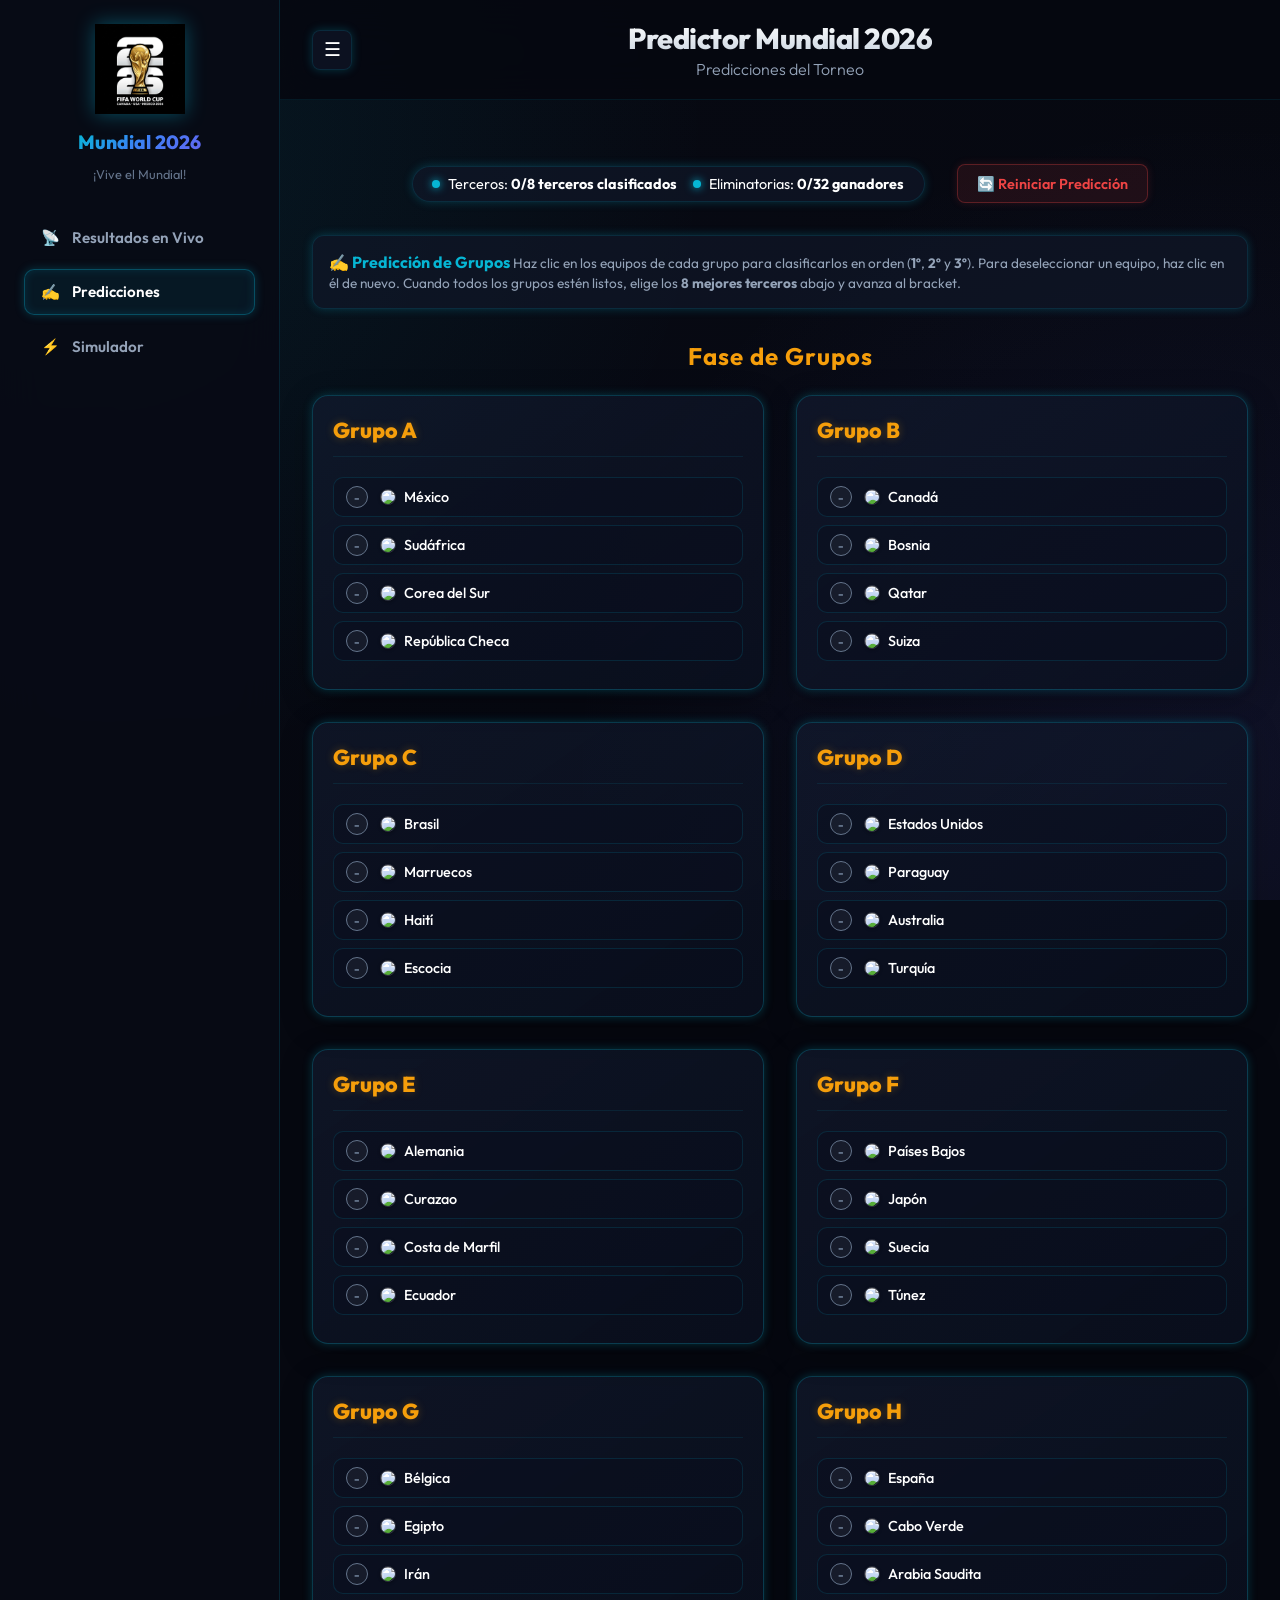
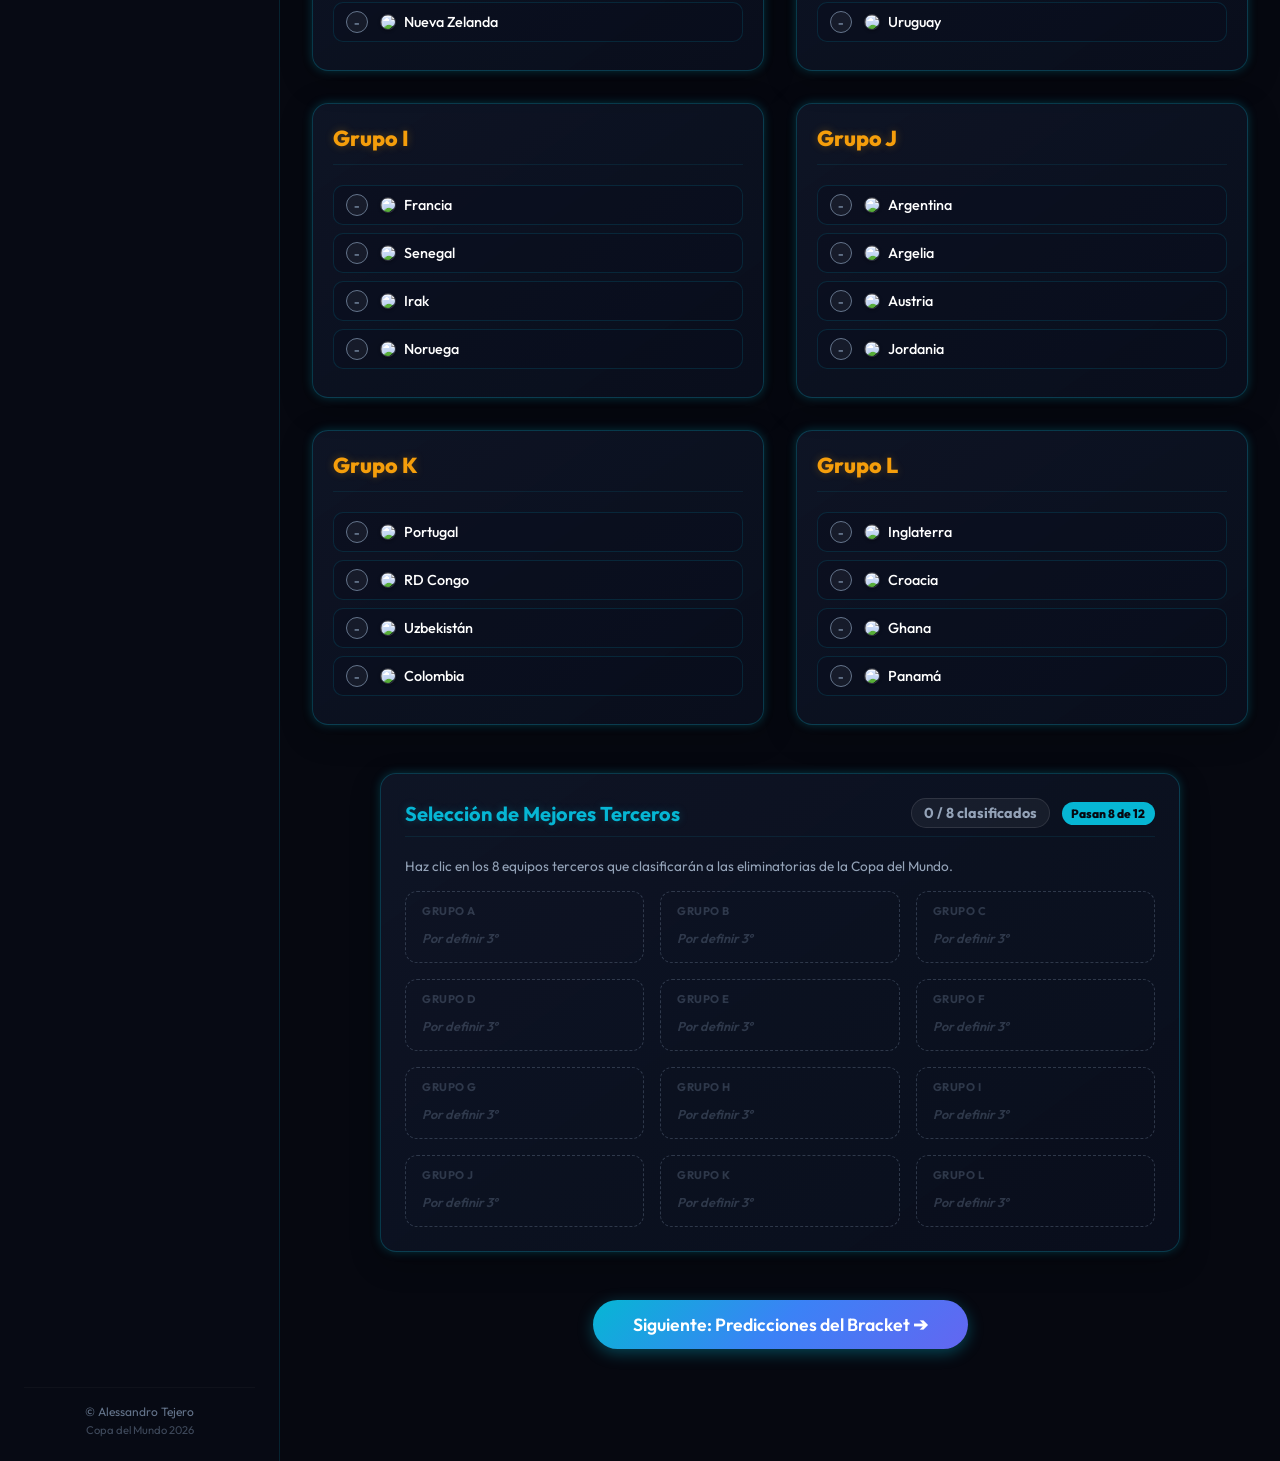
==== predecir.html @ 3f76abc2 "v1.0.0" ====
<!DOCTYPE html>
<html lang="es">

<head>
  <meta charset="UTF-8">
  <meta name="viewport" content="width=device-width, initial-scale=1.0">
  <title>Predictor Mundial 2026 - Crea tus Predicciones</title>
  <meta name="description"
    content="Crea y comparte tus predicciones de la Copa del Mundo de la FIFA 2026. Elige los clasificados de la fase de grupos, los mejores terceros y simula el bracket de eliminatorias.">
  <meta name="keywords" content="predictor mundial 2026, pronósticos mundial 2026, simular grupos, clasificar terceros, bracket mundial, copa del mundo 2026, simulador de eliminatorias, fixture interactivo">
  <meta name="theme-color" content="#0a0f1e">
  
  <!-- Open Graph / Facebook -->
  <meta property="og:type" content="website">
  <meta property="og:title" content="Predictor Mundial 2026 - Crea tus Predicciones">
  <meta property="og:description" content="Crea y comparte tus predicciones de la Copa del Mundo de la FIFA 2026. Predice la fase de grupos y el cuadro de eliminatorias.">
  <meta property="og:image" content="mundial_logo.png">

  <!-- Twitter -->
  <meta name="twitter:card" content="summary_large_image">
  <meta name="twitter:title" content="Predictor Mundial 2026 - Crea tus Predicciones">
  <meta name="twitter:description" content="Crea y comparte tus predicciones de la Copa del Mundo de la FIFA 2026. Predice la fase de grupos y el cuadro de eliminatorias.">
  <meta name="twitter:image" content="mundial_logo.png">

  <link rel="stylesheet" href="styles.css">
</head>

<body>

  <div class="app-layout">
    <!-- Sidebar Backdrop (Mobile only) -->
    <div class="sidebar-overlay" id="sidebar-overlay"></div>

    <!-- Sidebar Component -->
    <aside class="app-sidebar" id="app-sidebar">
      <div class="sidebar-header">
        <div class="logo-container">
          <img src="mundial_logo.png" alt="FIFA 26 Logo" class="logo-img">
          <h2>Mundial 2026</h2>
        </div>
        <p style="font-size: 0.8rem; color: var(--text-muted);">¡Vive el Mundial!</p>
      </div>

      <nav class="sidebar-nav">
        <a href="index.html" class="sidebar-link" id="nav-live">
          <span class="nav-icon">📡</span>
          <span>Resultados en Vivo</span>
        </a>
        <a href="predecir.html" class="sidebar-link active" id="nav-predict">
          <span class="nav-icon">✍️</span>
          <span>Predicciones</span>
        </a>
        <a href="simulador.html" class="sidebar-link" id="nav-sim">
          <span class="nav-icon">⚡</span>
          <span>Simulador</span>
        </a>
      </nav>

      <div class="sidebar-footer">
        <p>© Alessandro Tejero</p>
        <p style="margin-top: 0.25rem; font-size: 0.7rem; opacity: 0.6;">Copa del Mundo 2026</p>
      </div>
    </aside>

    <!-- Main Content Container -->
    <div class="main-content">
      <!-- Header Top -->
      <header class="header-top" style="justify-content: center;">
        <div style="display: flex; align-items: center; justify-content: center; width: 100%; position: relative;">
          <button class="sidebar-toggle" id="sidebar-toggle" aria-label="Abrir menú" style="position: absolute; left: 0;">☰</button>
          <div class="header-info" style="display: flex; flex-direction: column; align-items: center; text-align: center;">
            <h1>Predictor Mundial 2026</h1>
            <p class="subtitle">Predicciones del Torneo</p>
          </div>
        </div>
      </header>

      <main style="padding: 2rem;">
        <!-- Stats Dashboard & Page Controls -->
        <div class="controls-container" style="margin-top: 0; max-width: none; margin-bottom: 2rem; justify-content: center;">
          <div class="prediction-stats" style="gap: 1rem; margin-right: 1rem;">
            <div class="stat-item">
              <span class="stat-dot" id="stat-group-dot"></span>
              <span>Terceros: <strong id="stat-group-text">0/8 seleccionados</strong></span>
            </div>
            <div class="stat-item">
              <span class="stat-dot" id="stat-ko-dot"></span>
              <span>Eliminatorias: <strong id="stat-ko-text">0/32 ganadores</strong></span>
            </div>
          </div>

          <div class="actions-group">
            <button id="btn-reset-all" class="btn btn-reset" title="Restablecer toda la predicción" disabled>
              🔄 Reiniciar Predicción
            </button>
          </div>
        </div>

        <!-- Toggle buttons for views in Predictor (Hidden for sequential flow) -->
        <div class="view-tabs" style="display: none; margin-bottom: 1.5rem;">
          <button id="btn-show-groups" class="btn btn-accent">Predecir Grupos</button>
          <button id="btn-show-bracket" class="btn">Predecir Bracket</button>
        </div>

        <!-- Groups Section -->
        <section id="groups-section">
          <!-- Quick manual guide -->
          <section class="info-banner" style="margin-bottom: 2rem;">
            <div class="sim-info">
              <span class="info-title">✍️ Predicción de Grupos</span>
              <span class="info-desc">Haz clic en los equipos de cada grupo para clasificarlos en orden (<b>1º</b>,
                <b>2º</b> y <b>3º</b>). Para deseleccionar un equipo, haz clic en él de nuevo. Cuando todos los grupos
                estén listos, elige los <b>8 mejores terceros</b> abajo y avanza al bracket.</span>
            </div>
          </section>

          <h2 style="text-align: center; margin-bottom: 1.5rem; color: var(--accent-gold); letter-spacing: 1px;">Fase de
            Grupos</h2>
          <div class="groups-grid" id="groups-container">
            <!-- Rendered dynamically by predecir.js -->
          </div>

          <!-- Best Third Places Standings -->
          <div id="thirds-container">
            <!-- Rendered dynamically by predecir.js -->
          </div>

          <!-- Next Step Button -->
          <div class="next-step-container" style="text-align: center; margin-top: 3rem;">
            <button id="btn-next-step" class="btn btn-primary"
              style="font-size: 1.1rem; padding: 0.8rem 2.5rem; border-radius: 50px; cursor: pointer; transition: var(--transition-smooth);"
              disabled>
              Siguiente: Predicciones del Bracket ➔
            </button>
          </div>
        </section>

        <!-- Bracket Section -->
        <section id="bracket-section" style="display: none;">
          <!-- Back button -->
          <button id="btn-back-to-groups" class="btn"
            style="margin-bottom: 1.5rem; font-size: 0.9rem; padding: 0.5rem 1.2rem; border-radius: 30px;">
            ⬅ Volver a Grupos y Terceros
          </button>

          <!-- Quick manual guide -->
          <section class="info-banner" style="margin-bottom: 2rem;">
            <div class="sim-info">
              <span class="info-title">🏆 Predicción de Eliminatorias (Arrastrar para Avanzar)</span>
              <span class="info-desc">Arrastra la fila de un equipo al siguiente cruce de eliminatorias (o haz clic en
                él) para avanzar al ganador. El camino de cada equipo clasificado se iluminará automáticamente.</span>
            </div>
          </section>

          <h2 style="text-align: center; margin-bottom: 1.5rem; color: var(--accent-gold); letter-spacing: 1px;">Árbol
            de Eliminatorias</h2>

          <!-- Champion Section (rendered dynamically) -->
          <div id="champion-container"></div>

          <!-- Bracket Wrapper -->
          <div class="bracket-wrapper" id="bracket-scroll-container">
            <div class="bracket-container" id="bracket-container">
              <!-- Rendered dynamically by predecir.js -->
            </div>
          </div>
        </section>
      </main>
    </div>
  </div>

  <!-- Stadium Details Modal -->
  <div id="stadium-modal" class="stadium-modal" onclick="closeStadiumModal()">
    <div class="modal-content" onclick="event.stopPropagation()">
      <button class="close-modal" onclick="closeStadiumModal()">&times;</button>
      <h3 id="modal-stadium-title">Estadio</h3>
      <div id="modal-stadium-details" style="margin-top: 1rem; line-height: 1.6; color: var(--text-secondary);">
        <!-- Populated dynamically -->
      </div>
    </div>
  </div>

  <!-- Database & Logic Script -->
  <script src="data.js"></script>
  <script src="predecir.js"></script>

</body>

</html>
---- styles.css ----
@import url('https://fonts.googleapis.com/css2?family=Outfit:wght@300;400;500;600;700;800&display=swap');

:root {
  /* Color Palette */
  --bg-dark: #060810;
  --bg-deep: #0a0d1a;
  --bg-card: rgba(16, 23, 41, 0.7);
  --bg-card-hover: rgba(24, 34, 61, 0.8);
  
  --border-color: rgba(6, 182, 212, 0.15);
  --border-glow-cyan: 0 0 10px rgba(6, 182, 212, 0.25);
  --border-glow-green: 0 0 10px rgba(16, 185, 129, 0.25);
  --border-glow-gold: 0 0 12px rgba(245, 158, 11, 0.3);
  
  --text-primary: #ffffff;
  --text-secondary: #94a3b8;
  --text-muted: #64748b;
  
  --accent-gold: #f59e0b;
  --accent-cyan: #06b6d4;
  --accent-green: #10b981;
  --accent-red: #ef4444;
  
  /* Gradients */
  --grad-primary: linear-gradient(135deg, #06b6d4 0%, #3b82f6 50%, #6366f1 100%);
  --grad-gold: linear-gradient(135deg, #fbbf24 0%, #f59e0b 100%);
  --grad-green: linear-gradient(135deg, #34d399 0%, #10b981 100%);
  --grad-card: linear-gradient(145deg, rgba(20, 29, 51, 0.6) 0%, rgba(10, 16, 31, 0.8) 100%);
  
  /* Blur & Transitions */
  --blur-amount: 20px;
  --transition-smooth: all 0.3s cubic-bezier(0.4, 0, 0.2, 1);
  --font-main: 'Outfit', -apple-system, BlinkMacSystemFont, sans-serif;
}

html {
  overflow-y: scroll;
}

* {
  box-sizing: border-box;
  margin: 0;
  padding: 0;
}

body {
  background-color: var(--bg-dark);
  background-image: 
    radial-gradient(circle at 5% 15%, rgba(6, 182, 212, 0.1) 0%, transparent 45%),
    radial-gradient(circle at 95% 85%, rgba(99, 102, 241, 0.1) 0%, transparent 45%),
    radial-gradient(circle at 50% 50%, rgba(10, 13, 26, 0.3) 0%, rgba(6, 8, 16, 0.95) 100%);
  background-attachment: fixed;
  color: var(--text-primary);
  font-family: var(--font-main);
  min-height: 100vh;
  overflow-x: hidden;
}

/* Header Styles */
header {
  position: relative;
  padding: 2rem 1.5rem 1.5rem;
  text-align: center;
  border-bottom: 1px solid rgba(6, 182, 212, 0.1);
  background: rgba(6, 8, 16, 0.85);
  backdrop-filter: blur(var(--blur-amount));
  z-index: 10;
}

.logo-container {
  display: inline-flex;
  align-items: center;
  gap: 0.75rem;
  margin-bottom: 0.5rem;
}

.logo-badge {
  background: var(--grad-primary);
  padding: 0.35rem 0.75rem;
  border-radius: 8px;
  font-weight: 800;
  font-size: 0.85rem;
  letter-spacing: 2px;
  text-shadow: 0 2px 4px rgba(0,0,0,0.3);
  box-shadow: 0 0 15px rgba(6, 182, 212, 0.4);
}

.logo-img {
  height: 38px;
  width: auto;
  object-fit: contain;
  filter: drop-shadow(0 0 10px rgba(6, 182, 212, 0.4));
  transition: transform 0.3s ease;
}

.logo-img:hover {
  transform: scale(1.05);
}

h1 {
  font-size: 2rem;
  font-weight: 800;
  letter-spacing: -0.5px;
  background: linear-gradient(180deg, #ffffff 0%, #cbd5e1 100%);
  -webkit-background-clip: text;
  -webkit-text-fill-color: transparent;
}

.subtitle {
  color: var(--text-secondary);
  font-size: 1rem;
  font-weight: 300;
  margin-top: 0.2rem;
}



/* Controls Panel */
.controls-container {
  max-width: 1200px;
  margin: 1.5rem auto 0;
  display: flex;
  flex-wrap: wrap;
  gap: 1rem;
  justify-content: space-between;
  align-items: center;
}

.prediction-stats {
  background: var(--bg-card);
  border: 1px solid var(--border-color);
  padding: 0.5rem 1.2rem;
  border-radius: 50px;
  display: flex;
  align-items: center;
  gap: 1.5rem;
  font-size: 0.9rem;
  box-shadow: var(--border-glow-cyan);
}

.stat-item {
  display: flex;
  align-items: center;
  gap: 0.5rem;
}

.stat-dot {
  width: 8px;
  height: 8px;
  border-radius: 50%;
  background-color: var(--accent-cyan);
  box-shadow: 0 0 8px var(--accent-cyan);
}

.stat-dot.completed {
  background-color: var(--accent-green);
  box-shadow: 0 0 8px var(--accent-green);
}

.stat-value {
  font-weight: 600;
}

.actions-group {
  display: flex;
  gap: 0.75rem;
  flex-wrap: wrap;
}

.btn {
  background: var(--bg-card);
  border: 1px solid var(--border-color);
  color: var(--text-primary);
  padding: 0.6rem 1.2rem;
  border-radius: 8px;
  font-family: var(--font-main);
  font-weight: 600;
  font-size: 0.9rem;
  cursor: pointer;
  display: inline-flex;
  align-items: center;
  gap: 0.5rem;
  transition: var(--transition-smooth);
  box-shadow: var(--border-glow-cyan);
}

.btn:hover {
  background: var(--bg-card-hover);
  border-color: var(--accent-cyan);
  box-shadow: 0 0 15px rgba(6, 182, 212, 0.4);
  transform: translateY(-1px);
}

.btn-primary {
  background: var(--grad-primary);
  border: none;
  box-shadow: 0 4px 15px rgba(6, 182, 212, 0.35);
}

.btn-primary:hover {
  filter: brightness(1.1);
  box-shadow: 0 0 20px rgba(6, 182, 212, 0.6);
}

.btn-accent {
  background: rgba(245, 158, 11, 0.15);
  border-color: rgba(245, 158, 11, 0.3);
  color: var(--accent-gold);
  box-shadow: var(--border-glow-gold);
}

.btn-accent:hover {
  background: rgba(245, 158, 11, 0.25);
  border-color: var(--accent-gold);
  box-shadow: 0 0 15px rgba(245, 158, 11, 0.5);
}

.btn-reset {
  background: rgba(239, 68, 68, 0.1);
  border-color: rgba(239, 68, 68, 0.3);
  color: var(--accent-red);
  box-shadow: 0 0 8px rgba(239, 68, 68, 0.15);
}

.btn-reset:hover {
  background: rgba(239, 68, 68, 0.2);
  border-color: var(--accent-red);
  box-shadow: 0 0 15px rgba(239, 68, 68, 0.4);
}

/* Main Container */
main {
  max-width: 1400px;
  margin: 2rem auto 5rem;
  padding: 0 1.5rem;
}

/* Info Banner */
.info-banner {
  background: var(--bg-card);
  border: 1px solid var(--border-color);
  border-radius: 12px;
  padding: 1rem;
  margin-bottom: 2rem;
  display: flex;
  align-items: center;
  justify-content: space-between;
  box-shadow: var(--border-glow-cyan);
}

.info-title {
  font-weight: 700;
  font-size: 1rem;
  color: var(--accent-cyan);
}

.info-desc {
  color: var(--text-secondary);
  font-size: 0.85rem;
  margin-top: 0.25rem;
}

/* NEON CARD SYSTEM */
.neon-card {
  background: var(--grad-card);
  border: 1px solid rgba(6, 182, 212, 0.25);
  border-radius: 16px;
  padding: 1.25rem;
  display: flex;
  flex-direction: column;
  gap: 1.25rem;
  transition: var(--transition-smooth);
  box-shadow: var(--border-glow-cyan), 0 8px 32px 0 rgba(0, 0, 0, 0.3);
}

.neon-card:hover {
  border-color: rgba(6, 182, 212, 0.5);
  box-shadow: 0 0 18px rgba(6, 182, 212, 0.4), 0 10px 40px rgba(0,0,0,0.4);
}

.groups-grid {
  display: grid;
  grid-template-columns: repeat(auto-fill, minmax(380px, 1fr));
  gap: 2rem;
}

.group-header {
  display: flex;
  justify-content: space-between;
  align-items: center;
  border-bottom: 1px solid rgba(6, 182, 212, 0.1);
  padding-bottom: 0.75rem;
}

.group-name {
  font-size: 1.35rem;
  font-weight: 800;
  color: var(--accent-gold);
  text-shadow: 0 0 8px rgba(245, 158, 11, 0.3);
}

/* Standings Tables */
.standings-table-container {
  overflow-x: auto;
}

.standings-table {
  width: 100%;
  border-collapse: collapse;
  text-align: center;
  font-size: 0.85rem;
}

.standings-table th {
  color: var(--text-muted);
  font-weight: 500;
  padding: 0.5rem 0.15rem;
  border-bottom: 1px solid rgba(6, 182, 212, 0.1);
}

.standings-table td {
  padding: 0.6rem 0.15rem;
  border-bottom: 1px solid rgba(255, 255, 255, 0.02);
  vertical-align: middle;
}

.standings-table tr:last-child td {
  border-bottom: none;
}

.pos-col {
  width: 25px;
  font-weight: 700;
}

.team-col {
  text-align: left;
  font-weight: 600;
}

.neon-card .team-col {
  width: 75px;
}

.thirds-standings-section .team-col {
  width: 180px;
}

.team-cell-content {
  display: flex;
  align-items: center;
  gap: 0.5rem;
}

.pts-col {
  font-weight: 800;
  color: var(--text-primary);
}

/* Neon indicators on first cell of table row */
.row-q1 td:first-child,
.row-q2 td:first-child,
.row-q3 td:first-child {
  position: relative;
}

.row-q1 td:first-child::before,
.row-q2 td:first-child::before {
  content: '';
  position: absolute;
  left: 2px;
  top: 15%;
  height: 70%;
  width: 3px;
  background-color: var(--accent-green);
  border-radius: 0 3px 3px 0;
  box-shadow: 0 0 8px var(--accent-green);
}

.row-q3 td:first-child::before {
  content: '';
  position: absolute;
  left: 2px;
  top: 15%;
  height: 70%;
  width: 3px;
  background-color: var(--accent-cyan);
  border-radius: 0 3px 3px 0;
  box-shadow: 0 0 8px var(--accent-cyan);
}

.pos-col.q1, .pos-col.q2 {
  color: var(--accent-green);
  text-shadow: 0 0 6px rgba(16, 185, 129, 0.4);
}
.pos-col.q3 {
  color: var(--accent-cyan);
  text-shadow: 0 0 6px rgba(6, 182, 212, 0.4);
}

/* Match Fixtures in Group */
.fixtures-list {
  display: flex;
  flex-direction: column;
  gap: 0.75rem;
}

.jornada-divider {
  font-size: 0.75rem;
  font-weight: 700;
  text-transform: uppercase;
  color: var(--text-secondary);
  letter-spacing: 1.5px;
  margin-top: 0.5rem;
  display: flex;
  align-items: center;
  gap: 0.5rem;
}

.jornada-divider::after {
  content: '';
  flex: 1;
  height: 1px;
  background: rgba(6, 182, 212, 0.15);
}

.match-item {
  background: rgba(10, 15, 30, 0.4);
  border: 1px solid rgba(6, 182, 212, 0.15);
  border-radius: 10px;
  padding: 0.75rem;
  display: flex;
  flex-direction: column;
  gap: 0.5rem;
  transition: var(--transition-smooth);
}

.match-item:hover {
  background: rgba(15, 22, 43, 0.6);
  border-color: rgba(6, 182, 212, 0.4);
  box-shadow: 0 0 10px rgba(6, 182, 212, 0.2);
}

.match-info-meta {
  display: flex;
  justify-content: space-between;
  color: var(--text-muted);
  font-size: 0.7rem;
}

.match-stadium {
  white-space: nowrap;
  overflow: hidden;
  text-overflow: ellipsis;
  max-width: 170px;
}

.match-grid-row {
  display: flex;
  align-items: center;
  justify-content: space-between;
  gap: 0.5rem;
}

.match-team {
  flex: 1;
  display: flex;
  align-items: center;
  gap: 0.5rem;
  cursor: pointer;
  padding: 0.35rem 0.5rem;
  border-radius: 6px;
  border: 1px solid transparent;
  transition: var(--transition-smooth);
  min-width: 0;
}

.match-team:hover {
  background: rgba(255, 255, 255, 0.04);
}

.match-team.team-home {
  justify-content: flex-end;
}

.match-team.team-away {
  justify-content: flex-start;
}

.team-name-long {
  display: block;
  font-weight: 500;
  font-size: 0.85rem;
  white-space: nowrap;
  overflow: hidden;
  text-overflow: ellipsis;
}

.match-team.team-home .team-name-long {
  text-align: right;
  margin-right: 0.1rem;
}

.match-team.team-away .team-name-long {
  text-align: left;
  margin-left: 0.1rem;
}

.team-name-short {
  display: none;
  font-weight: 700;
}

.match-flag {
  width: 20px;
  height: 20px;
  object-fit: cover;
  border-radius: 50%;
  box-shadow: 0 1px 3px rgba(0,0,0,0.3);
  border: 1px solid rgba(255, 255, 255, 0.15);
}

.score-inputs {
  display: flex;
  align-items: center;
  gap: 0.15rem;
  background: rgba(5, 7, 15, 0.85);
  border: 1px solid var(--border-color);
  padding: 0.2rem 0.3rem;
  border-radius: 8px;
  box-shadow: inset 0 0 5px rgba(6, 182, 212, 0.2);
  flex-shrink: 0;
}

.score-input {
  width: 20px;
  height: 20px;
  background: transparent;
  border: none;
  color: var(--text-primary);
  font-family: var(--font-main);
  font-weight: 700;
  font-size: 0.9rem;
  text-align: center;
  outline: none;
}

.score-input::-webkit-outer-spin-button,
.score-input::-webkit-inner-spin-button {
  -webkit-appearance: none;
  margin: 0;
}

.score-input[type=number] {
  -moz-appearance: textfield;
}

.score-divider {
  color: var(--text-muted);
  font-size: 0.75rem;
  font-weight: 600;
}

.btn-counter {
  background: transparent;
  border: none;
  color: var(--text-muted);
  cursor: pointer;
  font-size: 0.65rem;
  width: 12px;
  height: 12px;
  display: flex;
  align-items: center;
  justify-content: center;
  border-radius: 3px;
  transition: var(--transition-smooth);
}

.btn-counter:hover {
  background: rgba(6, 182, 212, 0.2);
  color: var(--accent-cyan);
}

.match-team.predicted-winner {
  background: rgba(16, 185, 129, 0.08);
  border: 1px solid rgba(16, 185, 129, 0.3);
  box-shadow: 0 0 8px rgba(16, 185, 129, 0.15);
}

/* FLOATING THIRDS SECTION */
.thirds-standings-section {
  max-width: 800px;
  margin: 3rem auto 0;
  background: var(--grad-card);
  border: 1px solid rgba(6, 182, 212, 0.25);
  border-radius: 16px;
  padding: 1.5rem;
  box-shadow: var(--border-glow-cyan), 0 10px 30px rgba(0,0,0,0.3);
}

.thirds-header {
  display: flex;
  justify-content: space-between;
  align-items: center;
  margin-bottom: 1.25rem;
  border-bottom: 1px solid rgba(6, 182, 212, 0.1);
  padding-bottom: 0.5rem;
}

.thirds-title {
  font-size: 1.25rem;
  font-weight: 700;
  color: var(--accent-cyan);
  text-shadow: 0 0 8px rgba(6, 182, 212, 0.25);
}

.thirds-badge-icon {
  background: var(--accent-cyan);
  color: var(--bg-dark);
  font-size: 0.75rem;
  padding: 0.25rem 0.6rem;
  border-radius: 12px;
  font-weight: 800;
}

.row-eliminated {
  opacity: 0.5;
}

/* BRACKET VIEW CSS */
.bracket-wrapper {
  overflow-x: auto;
  padding: 2rem 0;
  cursor: grab;
  position: relative;
}

.bracket-wrapper:active {
  cursor: grabbing;
}

.bracket-container {
  display: flex;
  gap: 3.5rem;
  width: max-content;
  min-width: 100%;
  padding: 0 1rem;
}

.bracket-column {
  display: flex;
  flex-direction: column;
  align-items: center;
  width: 270px;
  min-width: 270px;
  position: relative;
}

.bracket-column-body {
  display: flex;
  flex-direction: column;
  justify-content: space-around;
  flex: 1;
  width: 100%;
  gap: 2rem;
}

.bracket-col-header {
  text-align: center;
  font-size: 0.8rem;
  font-weight: 700;
  text-transform: uppercase;
  letter-spacing: 1px;
  color: var(--text-secondary);
  background: rgba(16, 23, 41, 0.8);
  border: 1px solid rgba(6, 182, 212, 0.3);
  border-radius: 6px;
  padding: 0.4rem 1rem;
  margin-bottom: 1.5rem;
  display: inline-block;
  align-self: center;
  box-shadow: var(--border-glow-cyan);
}

/* Symmetric Center Highlight Box */
.bracket-center-box {
  background: linear-gradient(180deg, rgba(245, 158, 11, 0.08) 0%, rgba(16, 23, 41, 0.9) 100%);
  border: 2px solid rgba(245, 158, 11, 0.4);
  border-radius: 20px;
  padding: 1.5rem 1.2rem;
  display: flex;
  flex-direction: column;
  gap: 1.5rem;
  box-shadow: var(--border-glow-gold), 0 8px 32px rgba(0, 0, 0, 0.5);
  margin: auto 0;
  width: 100%;
}

.bracket-center-match-section {
  display: flex;
  flex-direction: column;
  gap: 0.5rem;
}

.bracket-center-stage-title {
  text-align: center;
  font-size: 0.95rem;
  font-weight: 700;
  color: var(--accent-gold);
  text-shadow: 0 0 6px rgba(245, 158, 11, 0.3);
}


/* KNOCKOUT MATCHES NEON CARD */
.bracket-match {
  background: rgba(16, 23, 41, 0.85);
  border: 1px solid rgba(6, 182, 212, 0.25);
  border-radius: 12px;
  padding: 0.6rem;
  display: flex;
  flex-direction: column;
  gap: 0.35rem;
  position: relative;
  transition: var(--transition-smooth);
  box-shadow: 0 0 10px rgba(6, 182, 212, 0.15);
}

.bracket-match:hover {
  border-color: rgba(6, 182, 212, 0.5);
  transform: translateY(-2px);
  box-shadow: 0 0 18px rgba(6, 182, 212, 0.4), 0 8px 24px rgba(0,0,0,0.4);
}

.bracket-match-header {
  display: flex;
  justify-content: space-between;
  font-size: 0.65rem;
  color: var(--text-muted);
  border-bottom: 1px solid rgba(255,255,255,0.03);
  padding-bottom: 0.3rem;
  margin-bottom: 0.15rem;
}

.bracket-team-row {
  display: flex;
  align-items: center;
  justify-content: space-between;
  padding: 0.4rem 0.5rem;
  border-radius: 6px;
  border: 1px solid transparent;
  transition: var(--transition-smooth);
}

.bracket-team-row.placeholder {
  opacity: 0.55;
}

.bracket-team-row.placeholder .bracket-team-info {
  font-size: 0.75rem;
  font-style: italic;
  color: var(--text-muted);
}

.bracket-team-info {
  display: flex;
  align-items: center;
  gap: 0.5rem;
  font-size: 0.85rem;
  font-weight: 500;
  color: var(--text-secondary);
  min-width: 0;
}

.bracket-team-info span {
  white-space: nowrap;
  overflow: hidden;
  text-overflow: ellipsis;
}

.bracket-team-score {
  font-weight: 700;
  font-size: 0.9rem;
  color: var(--text-muted);
}

.bracket-team-row.winner {
  background: rgba(16, 185, 129, 0.08);
  border-color: rgba(16, 185, 129, 0.2);
}

.bracket-team-row.winner .bracket-team-info {
  color: var(--text-primary);
  font-weight: 700;
}

.bracket-team-row.winner .bracket-team-score {
  color: var(--accent-green);
  text-shadow: 0 0 6px rgba(16, 185, 129, 0.5);
}

/* Penalty Shootout Indicators */
.penalty-badge-btn {
  background: rgba(245, 158, 11, 0.1);
  border: 1px solid rgba(245, 158, 11, 0.3);
  color: var(--accent-gold);
  font-size: 0.65rem;
  font-weight: 700;
  padding: 0.15rem 0.4rem;
  border-radius: 4px;
  cursor: pointer;
  margin-left: 0.5rem;
  transition: var(--transition-smooth);
}

.penalty-badge-btn:hover {
  background: rgba(245, 158, 11, 0.2);
  border-color: var(--accent-gold);
  box-shadow: 0 0 8px rgba(245, 158, 11, 0.4);
}

.penalty-badge-btn.active {
  background: var(--accent-gold);
  color: var(--bg-dark);
  border-color: var(--accent-gold);
  box-shadow: 0 0 8px rgba(245, 158, 11, 0.5);
}

/* Active Highlight Hover Path */
.team-highlighted {
  border-color: var(--accent-cyan) !important;
  box-shadow: 0 0 15px rgba(6, 182, 212, 0.45) !important;
}

.team-highlighted .bracket-team-info {
  color: var(--accent-cyan) !important;
  text-shadow: 0 0 5px rgba(6, 182, 212, 0.3);
}

/* CHAMPION ANNOUNCEMENT CARD */
.champion-hero-card {
  max-width: 600px;
  margin: 3rem auto 2.5rem;
  background: linear-gradient(135deg, rgba(245, 158, 11, 0.15) 0%, rgba(10, 16, 31, 0.95) 100%);
  border: 1px solid rgba(245, 158, 11, 0.45);
  border-radius: 20px;
  padding: 2.5rem 2rem;
  text-align: center;
  box-shadow: var(--border-glow-gold), 0 10px 40px rgba(0,0,0,0.5);
  animation: pulseGold 2s infinite alternate;
}

@keyframes pulseGold {
  0% { box-shadow: 0 0 15px rgba(245, 158, 11, 0.2), 0 10px 30px rgba(0,0,0,0.4); border-color: rgba(245, 158, 11, 0.35); }
  100% { box-shadow: 0 0 25px rgba(245, 158, 11, 0.5), 0 10px 45px rgba(0,0,0,0.5); border-color: rgba(245, 158, 11, 0.7); }
}

.champion-trophy {
  font-size: 4rem;
  margin-bottom: 1rem;
  animation: floatTrophy 3s ease-in-out infinite;
  text-shadow: 0 0 20px rgba(245, 158, 11, 0.4);
}

@keyframes floatTrophy {
  0%, 100% { transform: translateY(0); }
  50% { transform: translateY(-8px); }
}

.champion-title {
  font-size: 1rem;
  font-weight: 800;
  color: var(--accent-gold);
  text-transform: uppercase;
  letter-spacing: 3px;
  margin-bottom: 0.5rem;
}

.champion-team-box {
  display: inline-flex;
  align-items: center;
  gap: 1.5rem;
  background: rgba(0,0,0,0.5);
  padding: 1rem 2.2rem;
  border-radius: 50px;
  margin-top: 1rem;
  border: 1px solid rgba(245, 158, 11, 0.25);
  box-shadow: inset 0 0 10px rgba(245, 158, 11, 0.15);
}

.champion-flag {
  width: 60px;
  height: 40px;
  object-fit: cover;
  border-radius: 4px;
  box-shadow: 0 4px 10px rgba(0,0,0,0.4);
}

.champion-name {
  font-size: 1.85rem;
  font-weight: 800;
  color: #fff;
  text-shadow: 0 0 10px rgba(255,255,255,0.25);
}

/* Modals */
.stadium-modal {
  position: fixed;
  top: 0;
  left: 0;
  width: 100%;
  height: 100%;
  background: rgba(0, 0, 0, 0.85);
  backdrop-filter: blur(8px);
  display: flex;
  align-items: center;
  justify-content: center;
  z-index: 100;
  opacity: 0;
  pointer-events: none;
  transition: var(--transition-smooth);
}

.stadium-modal.open {
  opacity: 1;
  pointer-events: auto;
}

.modal-content {
  background: var(--bg-card);
  border: 1px solid rgba(6, 182, 212, 0.3);
  border-radius: 20px;
  max-width: 500px;
  width: 90%;
  padding: 2rem;
  position: relative;
  transform: scale(0.9);
  transition: var(--transition-smooth);
  box-shadow: var(--border-glow-cyan), 0 10px 40px rgba(0,0,0,0.5);
}

.stadium-modal.open .modal-content {
  transform: scale(1);
}

.close-modal {
  position: absolute;
  top: 1rem;
  right: 1rem;
  background: transparent;
  border: none;
  color: var(--text-muted);
  font-size: 1.5rem;
  cursor: pointer;
  transition: var(--transition-smooth);
}

.close-modal:hover {
  color: var(--text-primary);
}

/* Responsive Rules */
@media (max-width: 768px) {
  h1 {
    font-size: 1.6rem;
  }
  
  .subtitle {
    font-size: 0.9rem;
  }
  

  
  .controls-container {
    flex-direction: column;
    align-items: stretch;
  }
  
  .prediction-stats {
    justify-content: center;
  }
  
  .actions-group {
    justify-content: center;
  }
  
  .groups-grid {
    grid-template-columns: 1fr;
  }
  
  .team-name-long {
    display: none;
  }
  
  .team-name-short {
    display: inline;
  }
}

@media (min-width: 769px) and (max-width: 1200px) {
  .groups-grid {
    grid-template-columns: repeat(2, 1fr);
  }
}

/* Sidebar App Layout */
.app-layout {
  display: flex;
  min-height: 100vh;
}

.app-sidebar {
  width: 280px;
  min-width: 280px;
  background: rgba(8, 11, 22, 0.95);
  border-right: 1px solid var(--border-color);
  display: flex;
  flex-direction: column;
  padding: 1.5rem;
  backdrop-filter: blur(var(--blur-amount));
  z-index: 50;
  transition: var(--transition-smooth);
}

.app-layout.sidebar-collapsed .app-sidebar {
  width: 0;
  min-width: 0;
  padding-left: 0;
  padding-right: 0;
  border-right-color: transparent;
  overflow: hidden;
}

.sidebar-header {
  display: flex;
  flex-direction: column;
  align-items: center;
  text-align: center;
  gap: 0.5rem;
  margin-bottom: 2rem;
}

.sidebar-header .logo-container {
  display: flex;
  flex-direction: column;
  align-items: center;
  gap: 0.75rem;
  margin-bottom: 0.25rem;
}

.sidebar-header .logo-img {
  height: 90px;
  margin-bottom: 0.25rem;
}

.sidebar-header h2 {
  font-size: 1.2rem;
  font-weight: 800;
  background: var(--grad-primary);
  -webkit-background-clip: text;
  -webkit-text-fill-color: transparent;
}

.sidebar-nav {
  display: flex;
  flex-direction: column;
  gap: 0.5rem;
  flex: 1;
}

.sidebar-link {
  display: flex;
  align-items: center;
  gap: 0.75rem;
  text-decoration: none;
  color: var(--text-secondary);
  padding: 0.8rem 1rem;
  border-radius: 10px;
  font-weight: 600;
  font-size: 0.95rem;
  transition: var(--transition-smooth);
  border: 1px solid transparent;
}

.sidebar-link:hover {
  color: var(--text-primary);
  background: rgba(255, 255, 255, 0.03);
  border-color: rgba(6, 182, 212, 0.15);
}

.sidebar-link.active {
  background: rgba(6, 182, 212, 0.08);
  color: var(--text-primary);
  border-color: rgba(6, 182, 212, 0.35);
  box-shadow: inset 0 0 10px rgba(6, 182, 212, 0.15), var(--border-glow-cyan);
}

.sidebar-footer {
  font-size: 0.75rem;
  color: var(--text-muted);
  text-align: center;
  padding-top: 1rem;
  border-top: 1px solid rgba(255, 255, 255, 0.03);
}

.main-content {
  flex: 1;
  display: flex;
  flex-direction: column;
  min-width: 0;
}

/* Sidebar Toggle Header on top */
.header-top {
  display: flex;
  align-items: center;
  justify-content: flex-start;
  gap: 1rem;
  background: rgba(6, 8, 16, 0.85);
  border-bottom: 1px solid rgba(6, 182, 212, 0.1);
  padding: 1.25rem 2rem;
  backdrop-filter: blur(var(--blur-amount));
  z-index: 10;
}

.sidebar-toggle {
  display: flex;
  background: var(--bg-card);
  border: 1px solid var(--border-color);
  color: var(--text-primary);
  font-size: 1.2rem;
  cursor: pointer;
  padding: 0.5rem;
  border-radius: 8px;
  box-shadow: var(--border-glow-cyan);
  transition: var(--transition-smooth);
  width: 40px;
  height: 40px;
  align-items: center;
  justify-content: center;
}

.sidebar-toggle:hover {
  background: var(--bg-card-hover);
  border-color: var(--accent-cyan);
}

.header-top .header-info {
  display: flex;
  flex-direction: column;
}

.header-top h1 {
  font-size: 1.8rem;
}

/* Page Sub-navigation (if needed inside views, e.g. toggling groups/bracket in simulator or live page) */
.view-tabs {
  display: flex;
  justify-content: center;
  gap: 1rem;
  margin-bottom: 2rem;
}

/* Mobile Sidebar Layout Rules */
@media (max-width: 768px) {
  .app-sidebar {
    position: fixed;
    top: 0;
    left: 0;
    bottom: 0;
    transform: translateX(-100%);
    box-shadow: 0 0 30px rgba(0, 0, 0, 0.8);
    z-index: 1000;
  }
  
  .app-sidebar.open {
    transform: translateX(0);
  }
  
  .sidebar-toggle {
    display: flex;
  }
  
  .header-top {
    padding: 1rem 1.5rem;
  }

  .header-top h1 {
    font-size: 1.4rem;
  }
  
  /* Backdrop overlay when sidebar is open */
  .sidebar-overlay {
    display: none;
    position: fixed;
    top: 0;
    left: 0;
    right: 0;
    bottom: 0;
    background: rgba(0, 0, 0, 0.6);
    backdrop-filter: blur(4px);
    z-index: 999;
  }
  
  .sidebar-overlay.open {
    display: block;
  }
}

@media (max-width: 768px) {
  .header-top {
    flex-direction: column;
    align-items: stretch;
    gap: 0.75rem;
  }
}

/* Hide acronym by default (for mobile horizontal scroll) */
.team-name-acronym {
  display: none;
}
.team-name-full {
  display: inline;
}

/* Responsive Desktop Bracket Layout: Fit on One Screen */
@media (min-width: 992px) {
  .bracket-wrapper {
    overflow-x: hidden;
    padding: 1rem 0;
  }
  
  .bracket-container {
    width: 100%;
    max-width: 100%;
    min-width: unset;
    gap: 0.4rem;
    justify-content: space-between;
    padding: 0 0.25rem;
  }
  
  .bracket-column {
    flex: 1 1 0%;
    width: auto;
    min-width: 0;
    gap: 0.75rem;
  }

  .bracket-col-header {
    font-size: 0.7rem;
    padding: 0.25rem 0.5rem;
    margin-bottom: 0.75rem;
    letter-spacing: 0.5px;
    white-space: nowrap;
    border-radius: 4px;
  }
  
  .bracket-match {
    padding: 0.35rem 0.25rem;
    border-radius: 8px;
    gap: 0.2rem;
  }

  .bracket-match-header {
    font-size: 0.55rem;
    padding-bottom: 0.15rem;
    margin-bottom: 0.1rem;
  }
  
  .bracket-team-row {
    padding: 0.2rem 0.3rem;
    border-radius: 4px;
  }
  
  .bracket-team-info {
    font-size: 0.7rem;
    gap: 0.25rem;
  }

  .match-flag {
    width: 16px;
    height: 16px;
  }

  .bracket-team-score {
    font-size: 0.75rem;
  }
  
  /* Predictor inputs */
  .bracket-score-container input.score-input {
    width: 20px !important;
    height: 20px !important;
    font-size: 0.7rem !important;
    text-align: center !important;
  }

  .penalty-badge-btn {
    font-size: 0.55rem !important;
    padding: 0.05rem 0.2rem !important;
    margin-left: 0.2rem !important;
  }

  .team-name-full {
    display: none !important;
  }
  
  .team-name-acronym {
    display: inline !important;
  }

  .bracket-center-box {
    padding: 0.6rem 0.4rem;
    gap: 0.8rem;
    border-radius: 12px;
  }

  .bracket-center-match-section {
    gap: 0.3rem;
  }

  .bracket-center-stage-title {
    font-size: 0.75rem;
  }
}

/* Upcoming Matches Styles */
.upcoming-section {
  margin-bottom: 2.5rem;
  animation: fadeIn 0.5s ease-out;
}

.section-title-upcoming {
  font-size: 1.2rem;
  font-weight: 800;
  color: var(--accent-cyan);
  margin-bottom: 1.25rem;
  text-transform: uppercase;
  letter-spacing: 1.5px;
  display: flex;
  align-items: center;
  gap: 0.5rem;
  text-shadow: 0 0 10px rgba(6, 182, 212, 0.2);
}

.upcoming-matches-grid {
  display: grid;
  grid-template-columns: repeat(auto-fit, minmax(230px, 1fr));
  gap: 1.25rem;
}

.upcoming-match-card {
  background: var(--grad-card);
  border: 1px solid rgba(6, 182, 212, 0.2);
  border-radius: 14px;
  padding: 1.25rem 1rem 1rem 1rem;
  display: flex;
  flex-direction: column;
  justify-content: space-between;
  gap: 0.85rem;
  transition: var(--transition-smooth);
  box-shadow: 0 4px 20px rgba(0, 0, 0, 0.25);
  position: relative;
  overflow: hidden;
}

.upcoming-match-card::before {
  content: '';
  position: absolute;
  top: 0;
  left: 0;
  width: 100%;
  height: 3px;
  background: var(--grad-primary);
  opacity: 0.8;
}

.upcoming-match-card:hover {
  transform: translateY(-4px);
  border-color: rgba(6, 182, 212, 0.45);
  box-shadow: 0 0 15px rgba(6, 182, 212, 0.35), 0 10px 25px rgba(0, 0, 0, 0.4);
}

.upcoming-match-header {
  display: flex;
  justify-content: space-between;
  align-items: center;
  font-size: 0.75rem;
  border-bottom: 1px solid rgba(255, 255, 255, 0.05);
  padding-bottom: 0.5rem;
}

.upcoming-stage-badge {
  background: rgba(6, 182, 212, 0.12);
  color: var(--accent-cyan);
  padding: 0.2rem 0.5rem;
  border-radius: 6px;
  font-weight: 700;
  border: 1px solid rgba(6, 182, 212, 0.2);
}

.upcoming-match-time {
  color: var(--text-muted);
  font-weight: 500;
}

.upcoming-teams-list {
  display: flex;
  flex-direction: column;
  gap: 0.5rem;
  padding: 0.25rem 0;
}

.upcoming-team-row {
  display: flex;
  align-items: center;
  justify-content: space-between;
  font-size: 0.85rem;
  font-weight: 600;
  color: var(--text-primary);
}

.upcoming-team-left {
  display: flex;
  align-items: center;
  gap: 0.6rem;
  min-width: 0;
}

.upcoming-score-val {
  font-weight: 800;
  color: var(--accent-cyan);
  font-size: 0.9rem;
  background: rgba(6, 182, 212, 0.1);
  padding: 0.1rem 0.4rem;
  border-radius: 4px;
  min-width: 24px;
  text-align: center;
}

.upcoming-score-val.no-score {
  color: var(--text-muted);
  background: rgba(255, 255, 255, 0.03);
}

/* Live Match Card Styling */
.upcoming-match-card.live-card {
  border-color: var(--accent-red);
  box-shadow: 0 0 15px rgba(239, 68, 68, 0.25), 0 8px 24px rgba(0, 0, 0, 0.4);
}

.upcoming-match-card.live-card::before {
  background: linear-gradient(90deg, var(--accent-red) 0%, #f59e0b 100%);
}

.upcoming-live-badge {
  background: rgba(239, 68, 68, 0.15);
  color: var(--accent-red);
  padding: 0.2rem 0.5rem;
  border-radius: 6px;
  font-weight: 800;
  font-size: 0.7rem;
  letter-spacing: 0.5px;
  display: inline-flex;
  align-items: center;
  gap: 0.35rem;
  border: 1px solid rgba(239, 68, 68, 0.25);
  animation: pulseLive 2s infinite alternate;
}

.live-dot {
  width: 6px;
  height: 6px;
  border-radius: 50%;
  background-color: var(--accent-red);
  box-shadow: 0 0 6px var(--accent-red);
}

@keyframes pulseLive {
  0% { box-shadow: 0 0 4px rgba(239, 68, 68, 0.2); }
  100% { box-shadow: 0 0 10px rgba(239, 68, 68, 0.5); }
}

.upcoming-team-row.placeholder {
  color: var(--text-muted);
  font-style: italic;
  font-weight: 500;
}

.match-flag-placeholder {
  width: 20px;
  height: 20px;
  border-radius: 50%;
  background: rgba(255, 255, 255, 0.05);
  border: 1px dashed var(--text-muted);
  display: flex;
  align-items: center;
  justify-content: center;
  font-size: 0.55rem;
  font-weight: 700;
  color: var(--text-muted);
}

.upcoming-match-footer {
  display: flex;
  justify-content: space-between;
  align-items: center;
  font-size: 0.7rem;
  color: var(--text-secondary);
  border-top: 1px solid rgba(255, 255, 255, 0.03);
  padding-top: 0.5rem;
}

.upcoming-stadium {
  cursor: help;
  transition: var(--transition-smooth);
  white-space: nowrap;
  overflow: hidden;
  text-overflow: ellipsis;
  max-width: 100%;
}

.upcoming-stadium:hover {
  color: var(--accent-cyan);
}

/* ==========================================================================
   PREDICTOR - DRAG-TO-RANK & BRACKET DRAG-AND-DROP STYLES
   ========================================================================== */

/* Group Rank List */
.group-rank-list {
  display: flex;
  flex-direction: column;
  gap: 0.5rem;
  margin-bottom: 0.5rem;
}

.group-team-item {
  display: flex;
  align-items: center;
  background: rgba(10, 15, 30, 0.45);
  border: 1px solid rgba(6, 182, 212, 0.15);
  border-radius: 10px;
  padding: 0.5rem 0.75rem;
  gap: 0.75rem;
  transition: var(--transition-smooth);
  user-select: none;
}

.group-team-item:hover {
  background: rgba(15, 22, 43, 0.65);
  border-color: rgba(6, 182, 212, 0.4);
  box-shadow: 0 0 10px rgba(6, 182, 212, 0.15);
}

.group-team-item.dragging {
  opacity: 0.4;
  border: 1px dashed var(--accent-cyan);
  background: rgba(6, 182, 212, 0.05);
}

.drag-handle {
  color: var(--text-muted);
  cursor: grab;
  font-size: 1.1rem;
  font-weight: 700;
  padding: 0 0.25rem;
  display: flex;
  align-items: center;
  user-select: none;
}

.drag-handle:active {
  cursor: grabbing;
}

.pos-badge {
  width: 22px;
  height: 22px;
  border-radius: 50%;
  display: flex;
  align-items: center;
  justify-content: center;
  font-size: 0.75rem;
  font-weight: 800;
  color: #fff;
  flex-shrink: 0;
}

.pos-badge.pos-1 {
  background: var(--grad-primary);
  box-shadow: 0 0 8px rgba(6, 182, 212, 0.4);
}

.pos-badge.pos-2 {
  background: var(--grad-green);
  box-shadow: 0 0 8px rgba(16, 185, 129, 0.4);
}

.pos-badge.pos-3 {
  background: rgba(245, 158, 11, 0.2);
  border: 1px solid var(--accent-gold);
  color: var(--accent-gold);
  box-shadow: 0 0 6px rgba(245, 158, 11, 0.25);
}

.pos-badge.pos-4 {
  background: rgba(255, 255, 255, 0.05);
  border: 1px solid var(--text-muted);
  color: var(--text-muted);
}

.group-team-content {
  flex: 1;
  display: flex;
  align-items: center;
  gap: 0.5rem;
  min-width: 0;
}

.group-team-content span {
  font-weight: 500;
  font-size: 0.9rem;
  white-space: nowrap;
  overflow: hidden;
  text-overflow: ellipsis;
}

.group-sort-controls {
  display: flex;
  gap: 0.2rem;
}

.btn-sort-arrow {
  background: transparent;
  border: 1px solid rgba(255,255,255,0.08);
  color: var(--text-muted);
  cursor: pointer;
  width: 24px;
  height: 24px;
  border-radius: 4px;
  display: flex;
  align-items: center;
  justify-content: center;
  font-size: 0.7rem;
  transition: var(--transition-smooth);
}

.btn-sort-arrow:hover {
  background: rgba(6, 182, 212, 0.15);
  border-color: rgba(6, 182, 212, 0.3);
  color: var(--accent-cyan);
}

.btn-sort-arrow:disabled {
  opacity: 0.2;
  cursor: not-allowed;
  border-color: transparent;
}

/* Best Thirds Grid Selection UI */
.thirds-selection-grid {
  display: grid;
  grid-template-columns: repeat(auto-fill, minmax(180px, 1fr));
  gap: 1rem;
  margin-top: 1rem;
}

.thirds-selection-card {
  background: rgba(10, 15, 30, 0.4);
  border: 1px solid rgba(6, 182, 212, 0.15);
  border-radius: 12px;
  padding: 0.75rem 1rem;
  display: flex;
  flex-direction: column;
  gap: 0.5rem;
  cursor: pointer;
  transition: var(--transition-smooth);
  position: relative;
  overflow: hidden;
}

.thirds-selection-card:hover {
  background: rgba(15, 22, 43, 0.6);
  border-color: rgba(6, 182, 212, 0.35);
  transform: translateY(-2px);
}

.thirds-selection-card.selected {
  background: rgba(16, 185, 129, 0.08);
  border-color: var(--accent-green);
  box-shadow: 0 0 15px rgba(16, 185, 129, 0.3);
}

.thirds-card-header-row {
  display: flex;
  justify-content: space-between;
  align-items: center;
  font-size: 0.7rem;
  color: var(--text-muted);
  font-weight: 700;
  text-transform: uppercase;
  letter-spacing: 0.5px;
}

.thirds-selection-card.selected .thirds-card-header-row {
  color: var(--accent-green);
}

.thirds-check-badge {
  width: 14px;
  height: 14px;
  border-radius: 50%;
  border: 1px solid var(--text-muted);
  display: flex;
  align-items: center;
  justify-content: center;
  font-size: 0.5rem;
  color: transparent;
}

.thirds-selection-card.selected .thirds-check-badge {
  background: var(--accent-green);
  border-color: var(--accent-green);
  color: var(--bg-dark);
}

.thirds-card-body-row {
  display: flex;
  align-items: center;
  gap: 0.5rem;
  font-weight: 600;
  font-size: 0.9rem;
}

.thirds-selection-card.selected .thirds-card-body-row {
  color: #fff;
}

.thirds-selection-counter {
  font-weight: 700;
  font-size: 0.9rem;
  color: var(--text-secondary);
  background: rgba(255,255,255,0.05);
  padding: 0.3rem 0.75rem;
  border-radius: 20px;
  border: 1px solid rgba(255,255,255,0.1);
}

/* Bracket Drag and Drop Highlights */
.bracket-team-row[draggable="true"] {
  cursor: grab;
}

.bracket-team-row[draggable="true"]:active {
  cursor: grabbing;
}

.bracket-team-row.dragging {
  opacity: 0.45;
  background: rgba(6, 182, 212, 0.05) !important;
  border: 1px dashed var(--accent-cyan) !important;
}

.bracket-match.drop-target-active {
  border-color: rgba(6, 182, 212, 0.55);
  box-shadow: 0 0 15px rgba(6, 182, 212, 0.35);
  animation: pulseTarget 1.5s infinite alternate;
}

.champion-hero-card.drop-target-active {
  border-color: rgba(245, 158, 11, 0.7);
  box-shadow: 0 0 20px rgba(245, 158, 11, 0.4);
  animation: pulseChampionTarget 1.5s infinite alternate;
}

@keyframes pulseTarget {
  0% { box-shadow: 0 0 10px rgba(6, 182, 212, 0.2); border-color: rgba(6, 182, 212, 0.4); }
  100% { box-shadow: 0 0 20px rgba(6, 182, 212, 0.55); border-color: rgba(6, 182, 212, 0.85); }
}

@keyframes pulseChampionTarget {
  0% { box-shadow: 0 0 15px rgba(245, 158, 11, 0.25); border-color: rgba(245, 158, 11, 0.5); }
  100% { box-shadow: 0 0 28px rgba(245, 158, 11, 0.65); border-color: rgba(245, 158, 11, 0.95); }
}

.bracket-match.drag-hover {
  border-color: var(--accent-cyan) !important;
  box-shadow: 0 0 22px rgba(6, 182, 212, 0.7) !important;
  transform: scale(1.03);
}

.champion-hero-card.drag-hover {
  border-color: var(--accent-gold) !important;
  box-shadow: 0 0 32px rgba(245, 158, 11, 0.85) !important;
  transform: scale(1.02);
}

/* Selected Group Team Card Styling */
.group-team-item.selected {
  background: rgba(6, 182, 212, 0.08);
  border-color: rgba(6, 182, 212, 0.45);
  box-shadow: 0 0 10px rgba(6, 182, 212, 0.2);
}

.group-team-item.selected .group-team-content span {
  color: #fff;
  font-weight: 600;
}
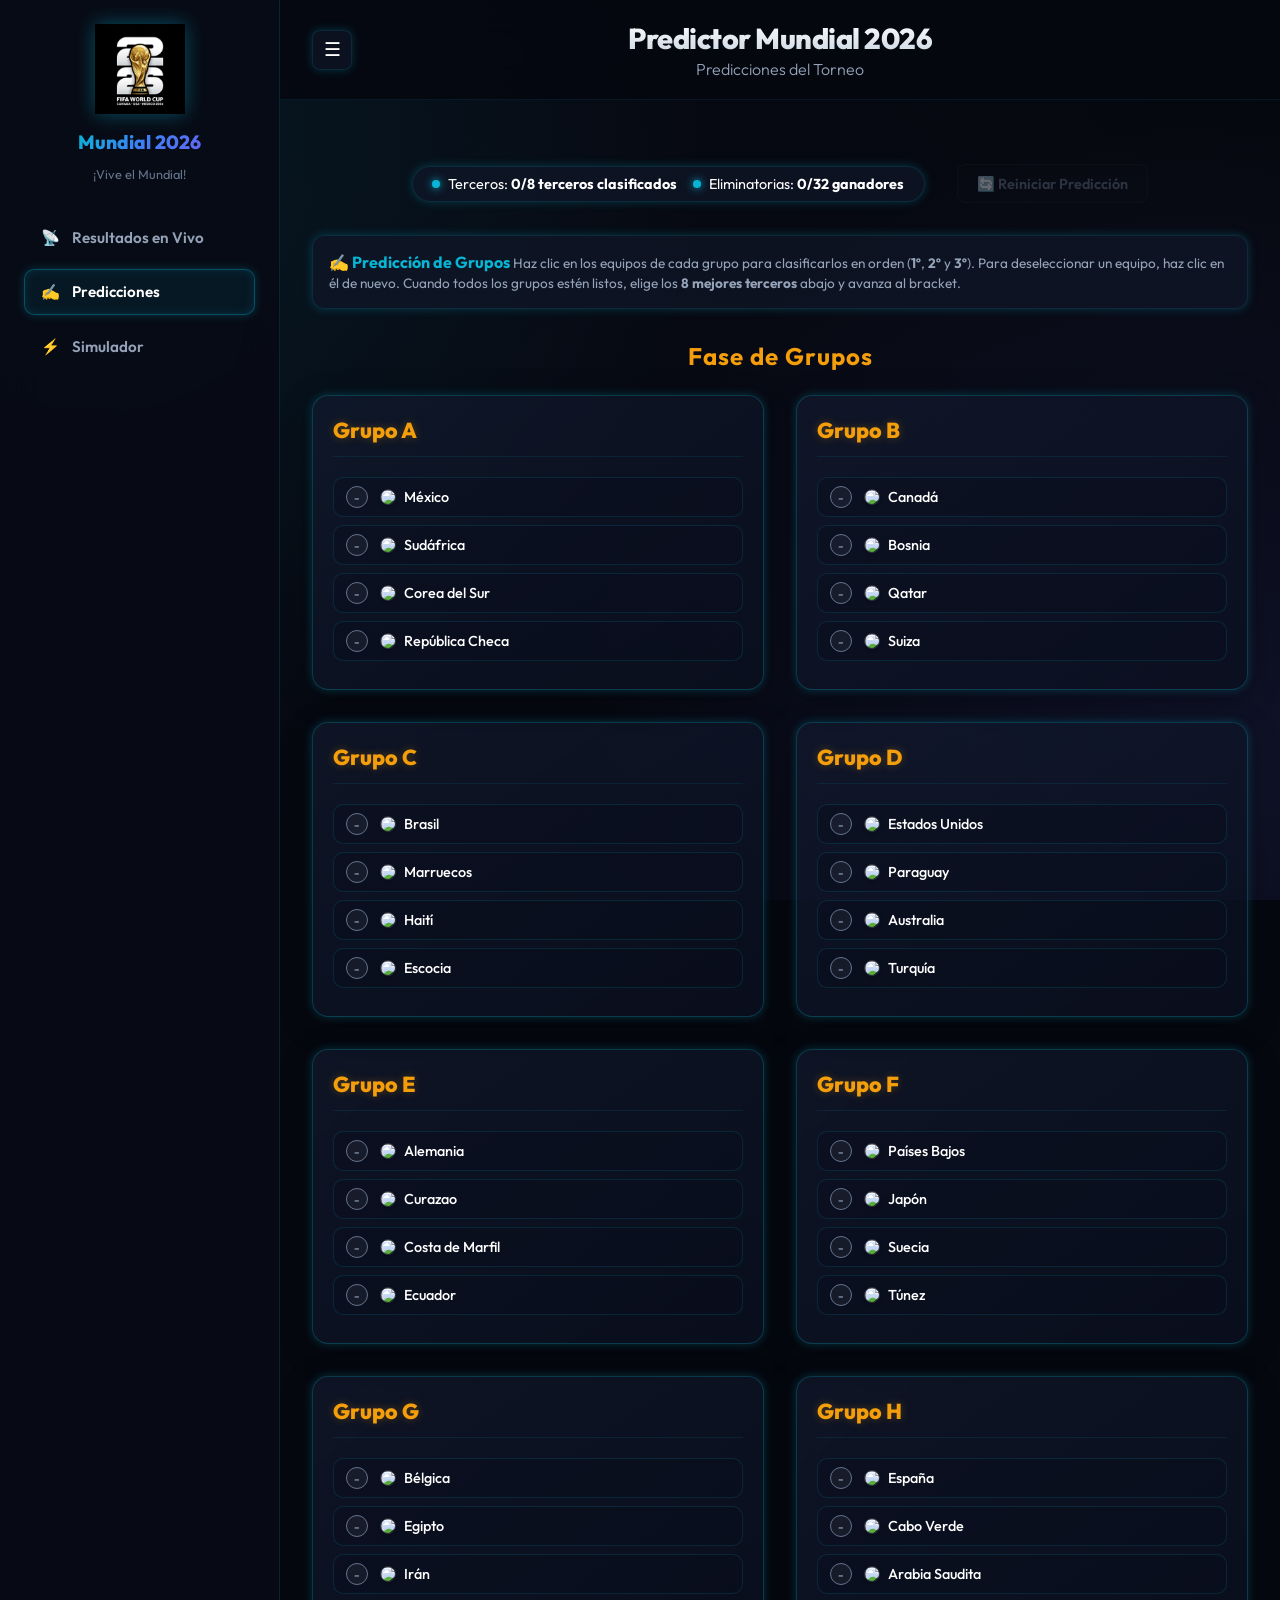
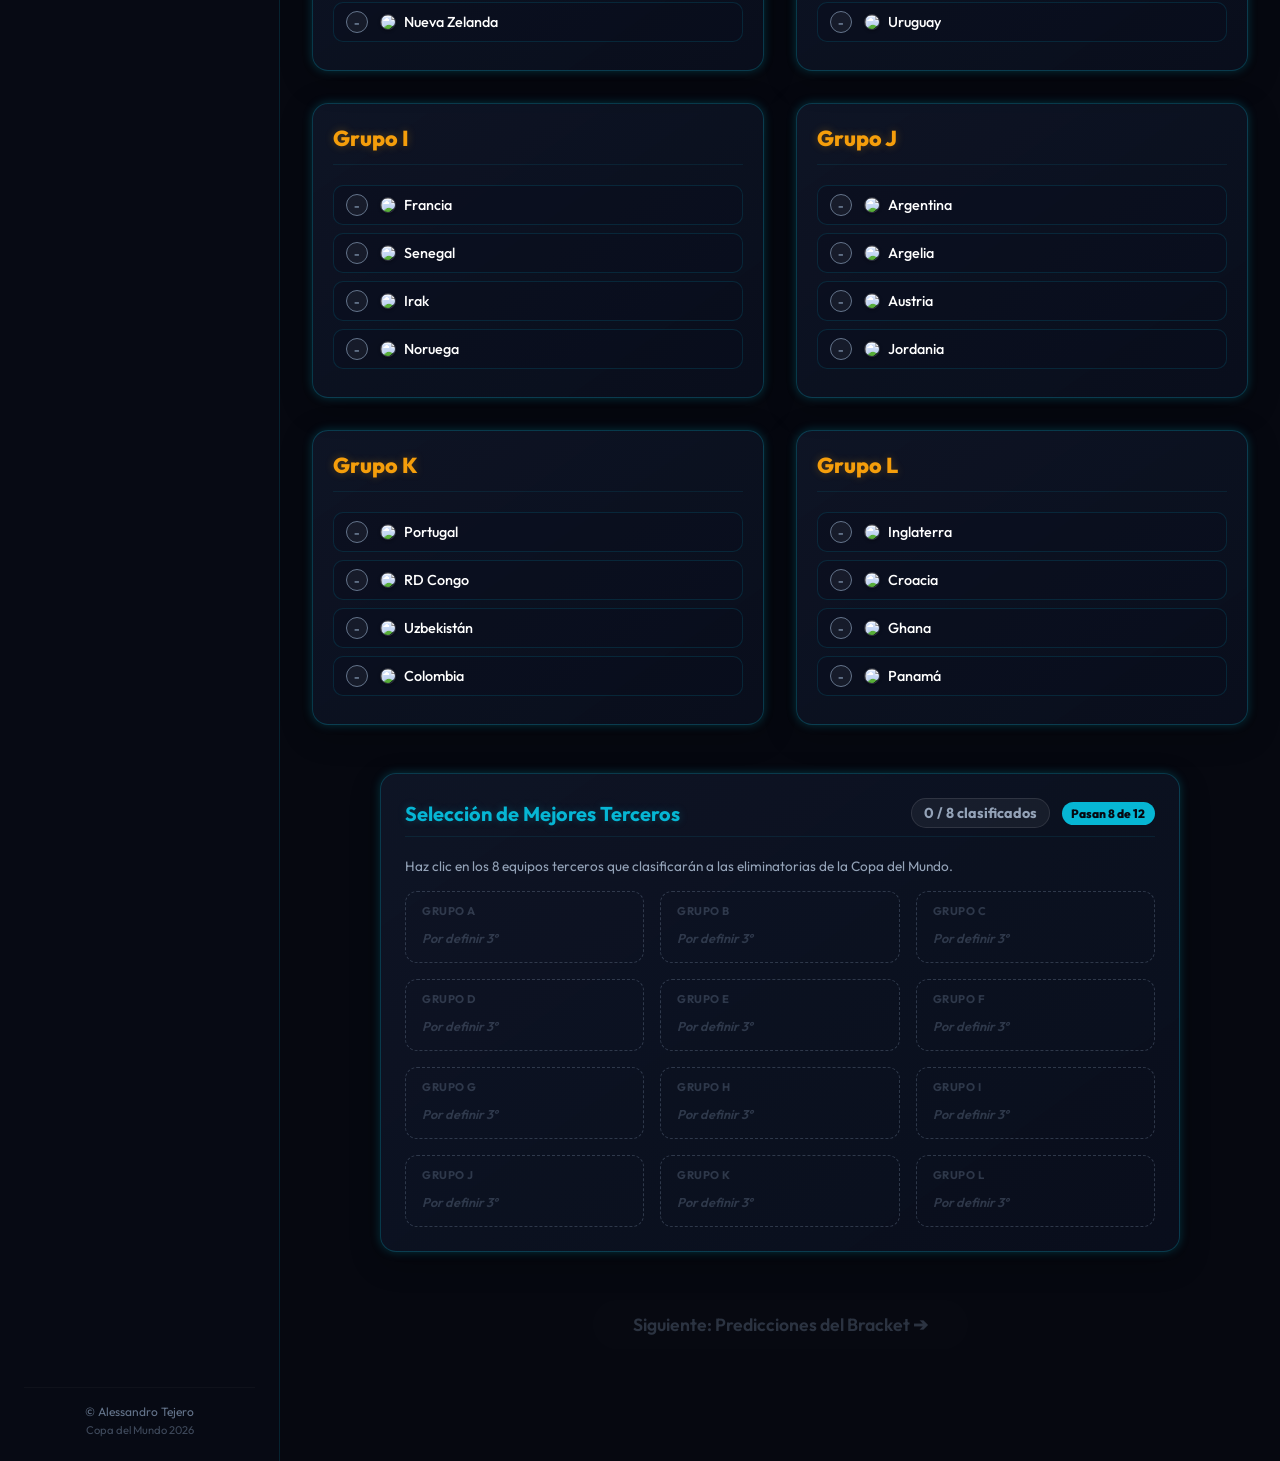
==== commit d33a74ac: "v1.0.4" ====
--- a/predecir.html
+++ b/predecir.html
@@ -22,6 +22,7 @@
   <meta name="twitter:description" content="Crea y comparte tus predicciones de la Copa del Mundo de la FIFA 2026. Predice la fase de grupos y el cuadro de eliminatorias.">
   <meta name="twitter:image" content="mundial_logo.png">
 
+  <link rel="icon" type="image/png" href="mundial_logo.png">
   <link rel="stylesheet" href="styles.css">
 </head>
 
@@ -90,7 +91,7 @@
           </div>
 
           <div class="actions-group">
-            <button id="btn-reset-all" class="btn btn-reset" title="Restablecer toda la predicción" disabled>
+            <button id="btn-reset-all" class="btn btn-reset disabled" title="Restablecer toda la predicción" disabled>
               🔄 Reiniciar Predicción
             </button>
           </div>
@@ -183,6 +184,7 @@
   <!-- Database & Logic Script -->
   <script src="data.js"></script>
   <script src="predecir.js"></script>
+  <script src="bracket-zoom.js"></script>
 
 </body>
 
--- a/styles.css
+++ b/styles.css
@@ -189,6 +189,22 @@
   border-color: var(--accent-cyan);
   box-shadow: 0 0 15px rgba(6, 182, 212, 0.4);
   transform: translateY(-1px);
+}
+
+.btn:active {
+  transform: translateY(1px);
+  filter: brightness(0.9);
+}
+
+.btn:disabled,
+.btn.disabled {
+  opacity: 0.4;
+  cursor: not-allowed;
+  pointer-events: none !important;
+  box-shadow: none !important;
+  border-color: rgba(255, 255, 255, 0.05) !important;
+  background: rgba(255, 255, 255, 0.02) !important;
+  color: var(--text-muted) !important;
 }
 
 .btn-primary {
@@ -1223,105 +1239,7 @@
   display: inline;
 }
 
-/* Responsive Desktop Bracket Layout: Fit on One Screen */
-@media (min-width: 992px) {
-  .bracket-wrapper {
-    overflow-x: hidden;
-    padding: 1rem 0;
-  }
-  
-  .bracket-container {
-    width: 100%;
-    max-width: 100%;
-    min-width: unset;
-    gap: 0.4rem;
-    justify-content: space-between;
-    padding: 0 0.25rem;
-  }
-  
-  .bracket-column {
-    flex: 1 1 0%;
-    width: auto;
-    min-width: 0;
-    gap: 0.75rem;
-  }
-
-  .bracket-col-header {
-    font-size: 0.7rem;
-    padding: 0.25rem 0.5rem;
-    margin-bottom: 0.75rem;
-    letter-spacing: 0.5px;
-    white-space: nowrap;
-    border-radius: 4px;
-  }
-  
-  .bracket-match {
-    padding: 0.35rem 0.25rem;
-    border-radius: 8px;
-    gap: 0.2rem;
-  }
-
-  .bracket-match-header {
-    font-size: 0.55rem;
-    padding-bottom: 0.15rem;
-    margin-bottom: 0.1rem;
-  }
-  
-  .bracket-team-row {
-    padding: 0.2rem 0.3rem;
-    border-radius: 4px;
-  }
-  
-  .bracket-team-info {
-    font-size: 0.7rem;
-    gap: 0.25rem;
-  }
-
-  .match-flag {
-    width: 16px;
-    height: 16px;
-  }
-
-  .bracket-team-score {
-    font-size: 0.75rem;
-  }
-  
-  /* Predictor inputs */
-  .bracket-score-container input.score-input {
-    width: 20px !important;
-    height: 20px !important;
-    font-size: 0.7rem !important;
-    text-align: center !important;
-  }
-
-  .penalty-badge-btn {
-    font-size: 0.55rem !important;
-    padding: 0.05rem 0.2rem !important;
-    margin-left: 0.2rem !important;
-  }
-
-  .team-name-full {
-    display: none !important;
-  }
-  
-  .team-name-acronym {
-    display: inline !important;
-  }
-
-  .bracket-center-box {
-    padding: 0.6rem 0.4rem;
-    gap: 0.8rem;
-    border-radius: 12px;
-  }
-
-  .bracket-center-match-section {
-    gap: 0.3rem;
-  }
-
-  .bracket-center-stage-title {
-    font-size: 0.75rem;
-  }
-}
+
 
 /* Upcoming Matches Styles */
 .upcoming-section {
@@ -1809,3 +1727,155 @@
 }
 
 
+/* Bracket Default Styles */
+.bracket-wrapper {
+  overflow-x: auto;
+  -webkit-overflow-scrolling: touch;
+  padding: 2rem 0;
+  position: relative;
+  width: 100%;
+}
+
+.bracket-container {
+  display: flex;
+  gap: 3.5rem;
+  width: max-content;
+  min-width: 100%;
+  padding: 0 1rem;
+}
+
+
+
+/* Responsive Desktop Bracket Layout: Fit on One Screen */
+@media (min-width: 992px) {
+  .bracket-wrapper {
+    overflow-x: hidden;
+    padding: 1rem 0;
+  }
+  
+  .bracket-container {
+    width: 100%;
+    max-width: 100%;
+    min-width: unset;
+    gap: 0.4rem;
+    justify-content: space-between;
+    padding: 0 0.25rem;
+  }
+  
+  .bracket-column {
+    flex: 1 1 0%;
+    width: auto;
+    min-width: 0;
+    gap: 0.75rem;
+  }
+
+  .bracket-col-header {
+    font-size: 0.7rem;
+    padding: 0.25rem 0.5rem;
+    margin-bottom: 0.75rem;
+    letter-spacing: 0.5px;
+    white-space: nowrap;
+    border-radius: 4px;
+  }
+  
+  .bracket-match {
+    padding: 0.35rem 0.25rem;
+    border-radius: 8px;
+    gap: 0.2rem;
+  }
+
+  .bracket-match-header {
+    font-size: 0.55rem;
+    padding-bottom: 0.15rem;
+    margin-bottom: 0.1rem;
+  }
+  
+  .bracket-team-row {
+    padding: 0.2rem 0.3rem;
+    border-radius: 4px;
+  }
+  
+  .bracket-team-info {
+    font-size: 0.7rem;
+    gap: 0.25rem;
+  }
+
+  .match-flag {
+    width: 16px;
+    height: 16px;
+  }
+
+  .bracket-team-score {
+    font-size: 0.75rem;
+  }
+  
+  /* Predictor inputs */
+  .bracket-score-container input.score-input {
+    width: 20px !important;
+    height: 20px !important;
+    font-size: 0.7rem !important;
+    text-align: center !important;
+  }
+
+  .penalty-badge-btn {
+    font-size: 0.55rem !important;
+    padding: 0.05rem 0.2rem !important;
+    margin-left: 0.2rem !important;
+  }
+
+  .team-name-full {
+    display: none !important;
+  }
+  
+  .team-name-acronym {
+    display: inline !important;
+  }
+
+  .bracket-center-box {
+    padding: 0.6rem 0.4rem;
+    gap: 0.8rem;
+    border-radius: 12px;
+  }
+
+  .bracket-center-match-section {
+    gap: 0.3rem;
+  }
+
+  .bracket-center-stage-title {
+    font-size: 0.75rem;
+  }
+}
+
+/* Interactive Mobile & Tablet Viewport Frame */
+@media (max-width: 991px) {
+  .bracket-wrapper {
+    position: relative;
+    width: 100%;
+    height: 480px; /* Viewport frame height */
+    border-radius: 16px;
+    background: rgba(8, 12, 24, 0.45);
+    border: 1px solid rgba(6, 182, 212, 0.25);
+    box-shadow: inset 0 0 25px rgba(0, 0, 0, 0.75), var(--border-glow-cyan);
+    backdrop-filter: blur(10px);
+    overflow: hidden !important;
+    margin: 1.5rem 0;
+    cursor: grab;
+    touch-action: none !important; /* Zoom & drag only */
+  }
+
+  .bracket-wrapper:active {
+    cursor: grabbing;
+  }
+
+  .bracket-container {
+    display: flex;
+    gap: 3.5rem;
+    width: max-content;
+    position: absolute;
+    top: 0;
+    left: 0;
+    transform-origin: 0 0;
+    padding: 2rem;
+  }
+
+}
